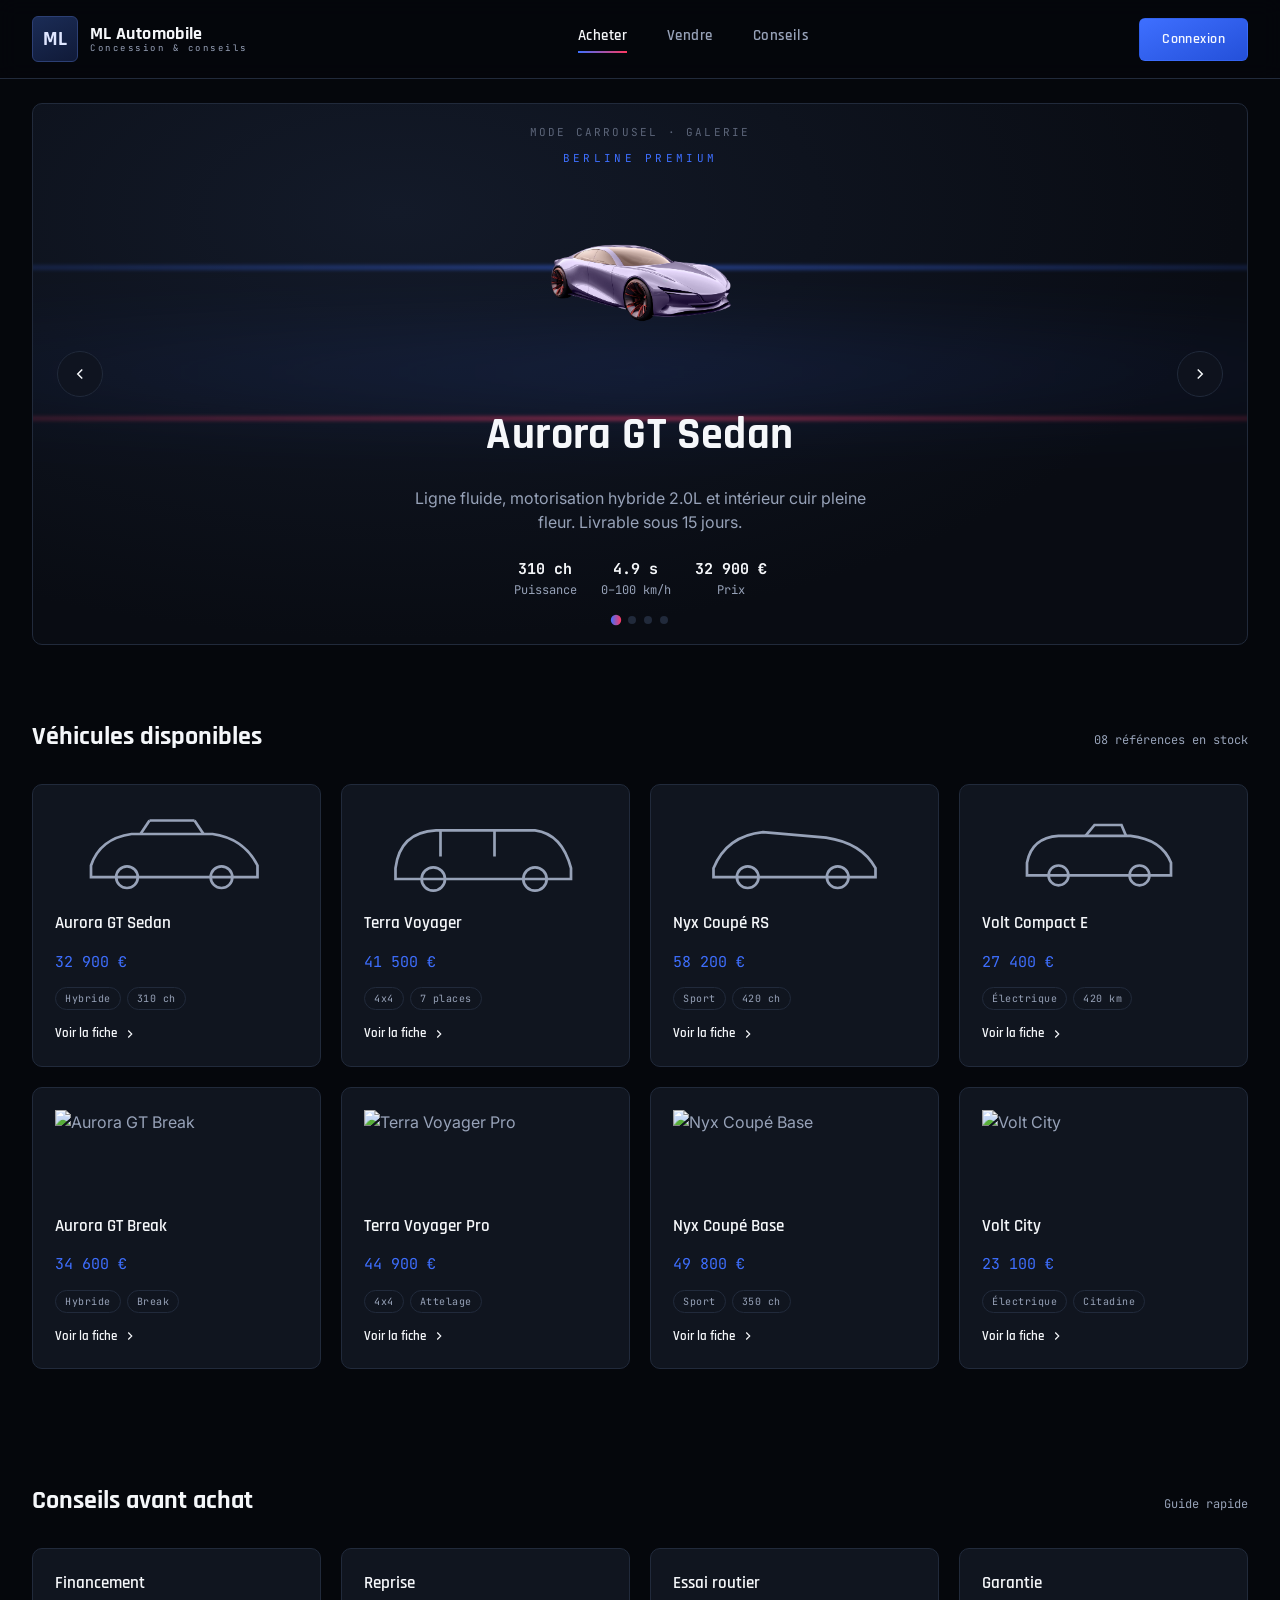
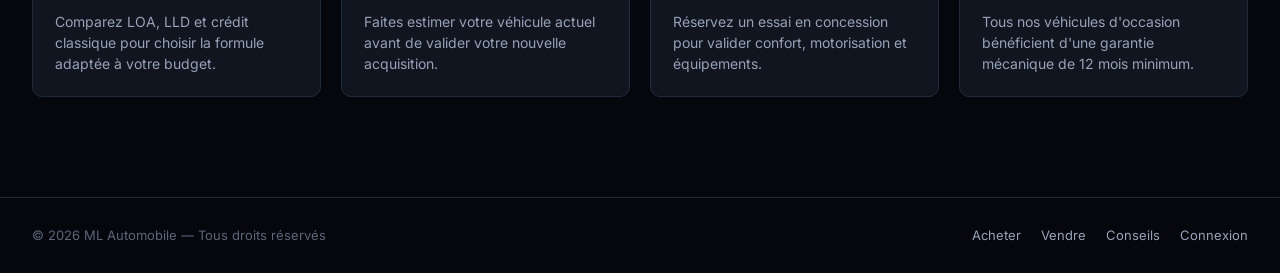
==== index.html @ b5f8ce81 "first commit" ====
<!DOCTYPE html>
<html lang="fr">
<head>
<meta charset="UTF-8">
<meta name="viewport" content="width=device-width, initial-scale=1.0">
<title>ML Automobile — Concession de véhicules</title>
<link rel="stylesheet" href="./assets/style.css">
</head>
<body>

<header class="site-header">
  <a href="./index.html" class="logo">
    <div class="logo-mark">ML</div>
    <div class="logo-text">
      <strong>ML Automobile</strong>
      <span>Concession &amp; conseils</span>
    </div>
  </a>

  <nav class="main-nav" id="main-nav">
    <a href="#acheter" class="active">Acheter</a>
    <a href="#vendre">Vendre</a>
    <a href="#conseils">Conseils</a>
  </nav>

  <a href="./auth.html" class="nav-cta">Connexion</a>
  <button class="nav-toggle" id="nav-toggle" aria-label="Ouvrir le menu">☰</button>
</header>

<!-- ============ HERO / CARROUSEL ============ -->
<section class="hero" id="acheter">
  <div class="hero-streaks" aria-hidden="true">
    <div class="streak streak-blue"></div>
    <div class="streak streak-crimson"></div>
    <div class="streak streak-blue-soft"></div>
  </div>

  <div class="carousel" role="region" aria-roledescription="carrousel" aria-label="Véhicules à la une">
    <span class="carousel-mode-label">Mode carrousel · Galerie</span>

    <button class="carousel-arrow prev" id="prev-btn" aria-label="Véhicule précédent">
      <svg width="18" height="18" viewBox="0 0 24 24" fill="none" stroke="currentColor" stroke-width="2"><path d="M15 18l-6-6 6-6"/></svg>
    </button>

    <div class="carousel-track-wrap">
      <div class="carousel-track" id="carousel-track">

        <article class="slide">
          <span class="slide-eyebrow">Berline premium</span>
          <img src="./assets/img/10815865.png" alt="Voiture 1" style="height: 200px; width: 200px;">
          <!-- <svg class="slide-icon" viewBox="0 0 220 100" fill="none" stroke="currentColor" stroke-width="3">
            <path d="M15 65 Q25 35 60 30 L150 30 Q185 35 200 65 L200 78 L15 78 Z"/>
            <circle cx="55" cy="78" r="12"/><circle cx="160" cy="78" r="12"/>
            <line x1="70" y1="30" x2="80" y2="15"/><line x1="140" y1="30" x2="130" y2="15"/><line x1="80" y1="15" x2="130" y2="15"/>
          </svg> -->
          <h2>Aurora GT Sedan</h2>
          <p>Ligne fluide, motorisation hybride 2.0L et intérieur cuir pleine fleur. Livrable sous 15 jours.</p>
          <div class="slide-specs">
            <div><strong>310 ch</strong>Puissance</div>
            <div><strong>4.9 s</strong>0–100 km/h</div>
            <div><strong>32 900 €</strong>Prix</div>
          </div>
        </article>

        <article class="slide">
          <span class="slide-eyebrow">SUV familial</span>
          <img src="./assets/img/Capture d'écran 2026-07-04 112855.png" alt="Voiture 2" style="width: 200px; height: 200px;">
          <!-- <svg class="slide-icon" viewBox="0 0 220 100" fill="none" stroke="currentColor" stroke-width="3">
            <path d="M10 68 Q15 28 55 26 L165 26 Q195 30 205 68 L205 80 L10 80 Z"/>
            <circle cx="52" cy="80" r="13"/><circle cx="165" cy="80" r="13"/>
            <line x1="60" y1="26" x2="60" y2="55"/><line x1="120" y1="26" x2="120" y2="55"/>
          </svg> -->
          <h2>Terra Voyager SUV</h2>
          <p>Sept places, transmission intégrale et coffre modulable pour les longues escapades en famille.</p>
          <div class="slide-specs">
            <div><strong>250 ch</strong>Puissance</div>
            <div><strong>7 places</strong>Configuration</div>
            <div><strong>41 500 €</strong>Prix</div>
          </div>
        </article>

        <article class="slide">
          <span class="slide-eyebrow">Coupé sport</span>
          <img src="./assets/img/Capture d'écran 2026-07-04 112934.png" alt="Voiture 3" style="width: 270px; height: 200px;">
          <!-- <svg class="slide-icon" viewBox="0 0 220 100" fill="none" stroke="currentColor" stroke-width="3">
            <path d="M20 68 Q35 32 75 28 L145 34 Q185 40 200 68 L200 78 L20 78 Z"/>
            <circle cx="58" cy="78" r="12"/><circle cx="158" cy="78" r="12"/>
          </svg> -->
          <h2>Nyx Coupé RS</h2>
          <p>Châssis abaissé, boîte double embrayage 8 rapports et aérodynamique active. Édition limitée.</p>
          <div class="slide-specs">
            <div><strong>420 ch</strong>Puissance</div>
            <div><strong>3.6 s</strong>0–100 km/h</div>
            <div><strong>58 200 €</strong>Prix</div>
          </div>
        </article>

        <article class="slide">
          <span class="slide-eyebrow">Citadine électrique</span>
          <img src="./assets/img/Capture d'écran 2026-07-04 114013.png" alt="Voiture 4" style="height: 200px; width: 270px;">
          <!-- <svg class="slide-icon" viewBox="0 0 220 100" fill="none" stroke="currentColor" stroke-width="3">
            <path d="M25 62 Q30 34 60 32 L140 32 Q175 36 185 62 L185 76 L25 76 Z"/>
            <circle cx="60" cy="76" r="11"/><circle cx="150" cy="76" r="11"/>
            <path d="M90 32 L100 20 L130 20 L135 32" />
          </svg> -->
          <h2>Volt Compact E</h2>
          <p>100% électrique, autonomie 420 km et recharge rapide 20-80% en 22 minutes. Idéale en ville.</p>
          <div class="slide-specs">
            <div><strong>420 km</strong>Autonomie</div>
            <div><strong>22 min</strong>Recharge</div>
            <div><strong>27 400 €</strong>Prix</div>
          </div>
        </article>

      </div>
    </div>

    <button class="carousel-arrow next" id="next-btn" aria-label="Véhicule suivant">
      <svg width="18" height="18" viewBox="0 0 24 24" fill="none" stroke="currentColor" stroke-width="2"><path d="M9 18l6-6-6-6"/></svg>
    </button>

    <div class="carousel-dots" id="carousel-dots"></div>
  </div>
</section>

<!-- ============ GALERIE — VÉHICULES DISPONIBLES ============ -->
<section class="section" id="vendre">
  <div class="section-head">
    <h3>Véhicules disponibles</h3>
    <span class="count">08 références en stock</span>
  </div>

  <div class="grid" id="gallery-grid">
    <!-- Les cartes sont injectées par js/script.js -->
  </div>
</section>

<!-- ============ CONSEILS ============ -->
<section class="section" id="conseils">
  <div class="section-head">
    <h3>Conseils avant achat</h3>
    <span class="count">Guide rapide</span>
  </div>
  <div class="grid">
    <div class="card">
      <h4>Financement</h4>
      <p style="color:var(--text-mid);font-size:14px;margin:0;">Comparez LOA, LLD et crédit classique pour choisir la formule adaptée à votre budget.</p>
    </div>
    <div class="card">
      <h4>Reprise</h4>
      <p style="color:var(--text-mid);font-size:14px;margin:0;">Faites estimer votre véhicule actuel avant de valider votre nouvelle acquisition.</p>
    </div>
    <div class="card">
      <h4>Essai routier</h4>
      <p style="color:var(--text-mid);font-size:14px;margin:0;">Réservez un essai en concession pour valider confort, motorisation et équipements.</p>
    </div>
    <div class="card">
      <h4>Garantie</h4>
      <p style="color:var(--text-mid);font-size:14px;margin:0;">Tous nos véhicules d'occasion bénéficient d'une garantie mécanique de 12 mois minimum.</p>
    </div>
  </div>
</section>

<footer class="site-footer">
  <span>© 2026 ML Automobile — Tous droits réservés</span>
  <div class="footer-links">
    <a href="#acheter">Acheter</a>
    <a href="#vendre">Vendre</a>
    <a href="#conseils">Conseils</a>
    <a href="./auth.html">Connexion</a>
  </div>
</footer>

<script src="./assets/script.js"></script>
</body>
</html>
---- assets/style.css ----
/* ==========================================================================
   ML AUTOMOBILE — Design tokens
   Palette   : nuit profonde + traînées électriques bleu / cramoisi
   Display   : Rajdhani (condensé, technique, esprit compteur de vitesse)
   Corps     : Inter
   Utilitaire: JetBrains Mono (prix, specs, badges)
   Signature : traînées lumineuses animées, écho du showroom nocturne
   ========================================================================== */

@import url('https://fonts.googleapis.com/css2?family=Rajdhani:wght@500;600;700&family=Inter:wght@400;500;600&family=JetBrains+Mono:wght@400;500&display=swap');

:root {
  --bg-void: #05070c;
  --bg-panel: #10151f;
  --bg-panel-hover: #161d2c;
  --border-hair: #212a3b;

  --accent-blue: #3e6fff;
  --accent-blue-dim: #3e6fff33;
  --accent-crimson: #ff3860;
  --accent-crimson-dim: #ff386033;

  --text-hi: #f5f7fa;
  --text-mid: #97a2b8;
  --text-low: #5c6579;

  --logo-navy: #1b2c56;

  --font-display: 'Rajdhani', sans-serif;
  --font-body: 'Inter', sans-serif;
  --font-mono: 'JetBrains Mono', monospace;

  --radius-s: 6px;
  --radius-m: 10px;
  --ease: cubic-bezier(.16,.84,.44,1);
}

* { box-sizing: border-box; }

html { scroll-behavior: smooth; }

body {
  margin: 0;
  background: var(--bg-void);
  color: var(--text-hi);
  font-family: var(--font-body);
  line-height: 1.5;
  -webkit-font-smoothing: antialiased;
}

a { color: inherit; text-decoration: none; }
img { max-width: 100%; display: block; }
button { font-family: inherit; cursor: pointer; }

.container {
  max-width: 1280px;
  margin: 0 auto;
  padding: 0 32px;
}

/* Focus visibility (accessibility floor) */
a:focus-visible,
button:focus-visible,
input:focus-visible,
textarea:focus-visible {
  outline: 2px solid var(--accent-blue);
  outline-offset: 3px;
}

@media (prefers-reduced-motion: reduce) {
  *, *::before, *::after {
    animation-duration: 0.001ms !important;
    animation-iteration-count: 1 !important;
    transition-duration: 0.001ms !important;
    scroll-behavior: auto !important;
  }
}

/* ==========================================================================
   Header / navigation
   ========================================================================== */

.site-header {
  position: sticky;
  top: 0;
  z-index: 100;
  display: flex;
  align-items: center;
  justify-content: space-between;
  gap: 24px;
  padding: 16px 32px;
  background: rgba(5, 7, 12, 0.85);
  backdrop-filter: blur(10px);
  border-bottom: 1px solid var(--border-hair);
}

.logo {
  display: flex;
  align-items: center;
  gap: 12px;
  flex-shrink: 0;
}

.logo-mark {
  width: 46px;
  height: 46px;
  border-radius: var(--radius-s);
  background: linear-gradient(155deg, var(--logo-navy), #101a38);
  display: flex;
  align-items: center;
  justify-content: center;
  font-family: var(--font-display);
  font-weight: 700;
  font-size: 20px;
  color: #dfe6ff;
  border: 1px solid #2c3f74;
}

.logo-text {
  display: flex;
  flex-direction: column;
  line-height: 1.1;
}

.logo-text strong {
  font-family: var(--font-display);
  font-size: 18px;
  font-weight: 700;
  letter-spacing: 0.02em;
}

.logo-text span {
  font-family: var(--font-mono);
  font-size: 9px;
  letter-spacing: 0.28em;
  color: var(--text-mid);
}

.main-nav {
  display: flex;
  gap: 40px;
  flex: 1;
  justify-content: center;
}

.main-nav a {
  position: relative;
  font-family: var(--font-display);
  font-weight: 600;
  font-size: 15px;
  letter-spacing: 0.03em;
  color: var(--text-mid);
  padding-bottom: 6px;
  transition: color .25s var(--ease);
}

.main-nav a::after {
  content: '';
  position: absolute;
  left: 0; right: 0; bottom: 0;
  height: 2px;
  background: linear-gradient(90deg, var(--accent-blue), var(--accent-crimson));
  transform: scaleX(0);
  transform-origin: left;
  transition: transform .3s var(--ease);
}

.main-nav a:hover,
.main-nav a.active {
  color: var(--text-hi);
}

.main-nav a:hover::after,
.main-nav a.active::after {
  transform: scaleX(1);
}

.nav-cta {
  flex-shrink: 0;
  font-family: var(--font-display);
  font-weight: 600;
  font-size: 14px;
  letter-spacing: 0.03em;
  padding: 10px 22px;
  border-radius: var(--radius-s);
  border: 1px solid var(--accent-blue-dim);
  background: linear-gradient(155deg, var(--accent-blue), #2450d9);
  color: #f5f8ff;
  transition: transform .2s var(--ease), box-shadow .2s var(--ease);
}

.nav-cta:hover {
  transform: translateY(-1px);
  box-shadow: 0 8px 24px -8px var(--accent-blue-dim);
}

.nav-toggle {
  display: none;
  background: none;
  border: 1px solid var(--border-hair);
  border-radius: var(--radius-s);
  padding: 8px 10px;
  color: var(--text-hi);
}

/* ==========================================================================
   Hero / carousel — signature light-trail motif
   ========================================================================== */

.hero {
  position: relative;
  overflow: hidden;
  margin: 24px 32px 0;
  border-radius: var(--radius-m);
  border: 1px solid var(--border-hair);
  background: radial-gradient(ellipse at 30% 20%, #131a29 0%, #090c13 70%);
  min-height: 60vh;
}

.hero-streaks {
  position: absolute;
  inset: 0;
  pointer-events: none;
  overflow: hidden;
}

.streak {
  position: absolute;
  width: 160%;
  height: 3px;
  border-radius: 999px;
  filter: blur(2px);
  opacity: .75;
  left: -30%;
}

.streak-blue {
  top: 30%;
  background: linear-gradient(90deg, transparent, var(--accent-blue), transparent);
  animation: drift 9s var(--ease) infinite;
}

.streak-crimson {
  top: 58%;
  background: linear-gradient(90deg, transparent, var(--accent-crimson), transparent);
  animation: drift 11s var(--ease) infinite reverse;
}

.streak-blue-soft {
  top: 44%;
  height: 60px;
  filter: blur(40px);
  opacity: .18;
  background: linear-gradient(90deg, transparent, var(--accent-blue), transparent);
  animation: drift 14s linear infinite;
}

@keyframes drift {
  0%   { transform: translateX(-8%) rotate(-3deg); }
  50%  { transform: translateX(8%) rotate(1deg); }
  100% { transform: translateX(-8%) rotate(-3deg); }
}

.carousel {
  position: relative;
  z-index: 2;
  display: flex;
  align-items: center;
  justify-content: center;
  min-height: 60vh;
  padding: 40px 90px;
}

.carousel-track-wrap {
  width: 100%;
  overflow: hidden;
}

.carousel-track {
  display: flex;
  transition: transform .6s var(--ease);
}

.slide {
  flex: 0 0 100%;
  display: flex;
  flex-direction: column;
  align-items: center;
  gap: 18px;
  text-align: center;
  padding: 0 20px;
}

.slide-icon {
  width: 220px;
  height: 100px;
  color: var(--text-mid);
  opacity: .9;
}

.slide-eyebrow {
  font-family: var(--font-mono);
  font-size: 11px;
  letter-spacing: 0.3em;
  color: var(--accent-blue);
  text-transform: uppercase;
}

.slide h2 {
  font-family: var(--font-display);
  font-size: clamp(28px, 4vw, 44px);
  font-weight: 700;
  margin: 0;
  letter-spacing: 0.01em;
}

.slide p {
  color: var(--text-mid);
  max-width: 480px;
  margin: 0;
}

.slide-specs {
  display: flex;
  gap: 24px;
  margin-top: 6px;
  font-family: var(--font-mono);
  font-size: 12px;
  color: var(--text-mid);
}

.slide-specs strong {
  color: var(--text-hi);
  display: block;
  font-size: 15px;
}

.carousel-arrow {
  position: absolute;
  top: 50%;
  transform: translateY(-50%);
  z-index: 3;
  width: 46px;
  height: 46px;
  border-radius: 50%;
  border: 1px solid var(--border-hair);
  background: rgba(16, 21, 31, 0.7);
  backdrop-filter: blur(6px);
  color: var(--text-hi);
  display: flex;
  align-items: center;
  justify-content: center;
  transition: background .2s var(--ease), border-color .2s var(--ease);
}

.carousel-arrow:hover {
  background: var(--bg-panel-hover);
  border-color: var(--accent-blue);
}

.carousel-arrow.prev { left: 24px; }
.carousel-arrow.next { right: 24px; }

.carousel-mode-label {
  position: absolute;
  top: 20px;
  left: 50%;
  transform: translateX(-50%);
  z-index: 3;
  font-family: var(--font-mono);
  font-size: 11px;
  letter-spacing: 0.2em;
  color: var(--text-low);
  text-transform: uppercase;
}

.carousel-dots {
  position: absolute;
  bottom: 20px;
  left: 50%;
  transform: translateX(-50%);
  z-index: 3;
  display: flex;
  gap: 8px;
}

.dot {
  width: 8px;
  height: 8px;
  border-radius: 50%;
  background: var(--border-hair);
  border: none;
  padding: 0;
  transition: background .2s var(--ease), transform .2s var(--ease);
}

.dot.active {
  background: linear-gradient(90deg, var(--accent-blue), var(--accent-crimson));
  transform: scale(1.3);
}

/* ==========================================================================
   Sections / gallery grid
   ========================================================================== */

.section {
  padding: 72px 32px 40px;
}

.section-head {
  display: flex;
  align-items: baseline;
  justify-content: space-between;
  gap: 16px;
  margin-bottom: 28px;
  max-width: 1280px;
  margin-left: auto;
  margin-right: auto;
}

.section-head h3 {
  font-family: var(--font-display);
  font-size: 26px;
  font-weight: 700;
  margin: 0;
}

.section-head .count {
  font-family: var(--font-mono);
  font-size: 12px;
  color: var(--text-mid);
}

.grid {
  max-width: 1280px;
  margin: 0 auto;
  display: grid;
  grid-template-columns: repeat(4, 1fr);
  gap: 20px;
}

.card {
  background: var(--bg-panel);
  border: 1px solid var(--border-hair);
  border-radius: var(--radius-m);
  padding: 22px;
  display: flex;
  flex-direction: column;
  gap: 14px;
  transition: transform .25s var(--ease), border-color .25s var(--ease), background .25s var(--ease);
}

.card:hover {
  transform: translateY(-4px);
  border-color: var(--accent-blue-dim);
  background: var(--bg-panel-hover);
}

.card-icon {
  width: 100%;
  height: 90px;
  color: var(--text-mid);
}

.card h4 {
  font-family: var(--font-display);
  font-size: 17px;
  font-weight: 600;
  margin: 0;
}

.card .price {
  font-family: var(--font-mono);
  font-size: 15px;
  color: var(--accent-blue);
}

.card .tags {
  display: flex;
  gap: 6px;
  flex-wrap: wrap;
}

.tag {
  font-family: var(--font-mono);
  font-size: 10px;
  letter-spacing: 0.05em;
  color: var(--text-mid);
  border: 1px solid var(--border-hair);
  border-radius: 999px;
  padding: 3px 9px;
}

.card-cta {
  margin-top: auto;
  font-family: var(--font-display);
  font-size: 13px;
  font-weight: 600;
  color: var(--text-hi);
  display: flex;
  align-items: center;
  gap: 6px;
}

.card-cta svg { width: 14px; height: 14px; transition: transform .2s var(--ease); }
.card:hover .card-cta svg { transform: translateX(4px); }

@media (max-width: 1080px) {
  .grid { grid-template-columns: repeat(2, 1fr); }
  .main-nav { display: none; }
  .nav-toggle { display: flex; }
}

@media (max-width: 560px) {
  .grid { grid-template-columns: 1fr; }
  .hero { margin: 16px 16px 0; }
  .section { padding: 48px 16px; }
  .carousel { padding: 32px 56px; }
}

/* ==========================================================================
   Footer
   ========================================================================== */

.site-footer {
  border-top: 1px solid var(--border-hair);
  margin-top: 60px;
  padding: 28px 32px;
  display: flex;
  align-items: center;
  justify-content: space-between;
  font-size: 13px;
  color: var(--text-low);
}

.footer-links { display: flex; gap: 20px; }
.footer-links a { color: var(--text-mid); transition: color .2s; }
.footer-links a:hover { color: var(--text-hi); }

/* ==========================================================================
   Authentication page
   ========================================================================== */

.auth-shell {
  min-height: 100vh;
  display: grid;
  grid-template-columns: 1fr 1fr;
}

.auth-brand {
  position: relative;
  overflow: hidden;
  background: radial-gradient(ellipse at 30% 20%, #131a29 0%, #05070c 75%);
  display: flex;
  flex-direction: column;
  justify-content: space-between;
  padding: 48px;
  border-right: 1px solid var(--border-hair);
}

.auth-brand-top { position: relative; z-index: 2; }

.auth-brand-quote {
  position: relative;
  z-index: 2;
  font-family: var(--font-display);
  font-size: clamp(24px, 2.6vw, 34px);
  font-weight: 600;
  line-height: 1.3;
  max-width: 460px;
}

.auth-brand-quote span { color: var(--accent-blue); }

.auth-brand-foot {
  position: relative;
  z-index: 2;
  font-family: var(--font-mono);
  font-size: 11px;
  letter-spacing: 0.2em;
  color: var(--text-low);
  text-transform: uppercase;
}

.auth-panel {
  display: flex;
  align-items: center;
  justify-content: center;
  padding: 40px;
}

.auth-card {
  width: 100%;
  max-width: 400px;
}

.auth-tabs {
  display: flex;
  border: 1px solid var(--border-hair);
  border-radius: var(--radius-s);
  padding: 4px;
  margin-bottom: 32px;
}

.auth-tab {
  flex: 1;
  text-align: center;
  padding: 10px 0;
  border-radius: 4px;
  background: none;
  border: none;
  font-family: var(--font-display);
  font-weight: 600;
  font-size: 14px;
  letter-spacing: 0.02em;
  color: var(--text-mid);
  transition: background .2s var(--ease), color .2s var(--ease);
}

.auth-tab.active {
  background: var(--bg-panel);
  color: var(--text-hi);
}

.auth-title {
  font-family: var(--font-display);
  font-size: 24px;
  font-weight: 700;
  margin: 0 0 6px;
}

.auth-subtitle {
  color: var(--text-mid);
  font-size: 14px;
  margin: 0 0 28px;
}

.field {
  margin-bottom: 18px;
}

.field label {
  display: block;
  font-family: var(--font-mono);
  font-size: 11px;
  letter-spacing: 0.1em;
  text-transform: uppercase;
  color: var(--text-mid);
  margin-bottom: 8px;
}

.field input {
  width: 100%;
  padding: 12px 14px;
  border-radius: var(--radius-s);
  border: 1px solid var(--border-hair);
  background: var(--bg-panel);
  color: var(--text-hi);
  font-family: var(--font-body);
  font-size: 14px;
  transition: border-color .2s var(--ease);
}

.field input:focus {
  border-color: var(--accent-blue);
}

.field-error {
  color: var(--accent-crimson);
  font-size: 12px;
  margin-top: 6px;
  display: none;
}

.field.invalid input { border-color: var(--accent-crimson); }
.field.invalid .field-error { display: block; }

.field-row {
  display: flex;
  align-items: center;
  justify-content: space-between;
  font-size: 13px;
  color: var(--text-mid);
  margin-bottom: 22px;
}

.field-row a { color: var(--accent-blue); }

.checkbox-row {
  display: flex;
  align-items: center;
  gap: 8px;
}

.submit-btn {
  width: 100%;
  padding: 13px;
  border-radius: var(--radius-s);
  border: none;
  background: linear-gradient(120deg, var(--accent-blue), var(--accent-crimson));
  color: #05070c;
  font-family: var(--font-display);
  font-weight: 700;
  font-size: 15px;
  letter-spacing: 0.02em;
  transition: transform .2s var(--ease), box-shadow .2s var(--ease);
}

.submit-btn:hover {
  transform: translateY(-1px);
  box-shadow: 0 10px 30px -10px var(--accent-blue-dim);
}

.auth-switch {
  text-align: center;
  margin-top: 22px;
  font-size: 13px;
  color: var(--text-mid);
}

.auth-switch button {
  background: none;
  border: none;
  color: var(--accent-blue);
  font-size: 13px;
  font-family: inherit;
  padding: 0;
}

.form-feedback {
  display: none;
  margin-top: 16px;
  padding: 12px 14px;
  border-radius: var(--radius-s);
  font-size: 13px;
  font-family: var(--font-mono);
}

.form-feedback.success {
  display: block;
  background: #1a4d3226;
  border: 1px solid #2f8f5f55;
  color: #63e0a4;
}

.form-feedback.error {
  display: block;
  background: var(--accent-crimson-dim);
  border: 1px solid #ff386055;
  color: #ff92a6;
}

@media (max-width: 860px) {
  .auth-shell { grid-template-columns: 1fr; }
  .auth-brand { display: none; }
}
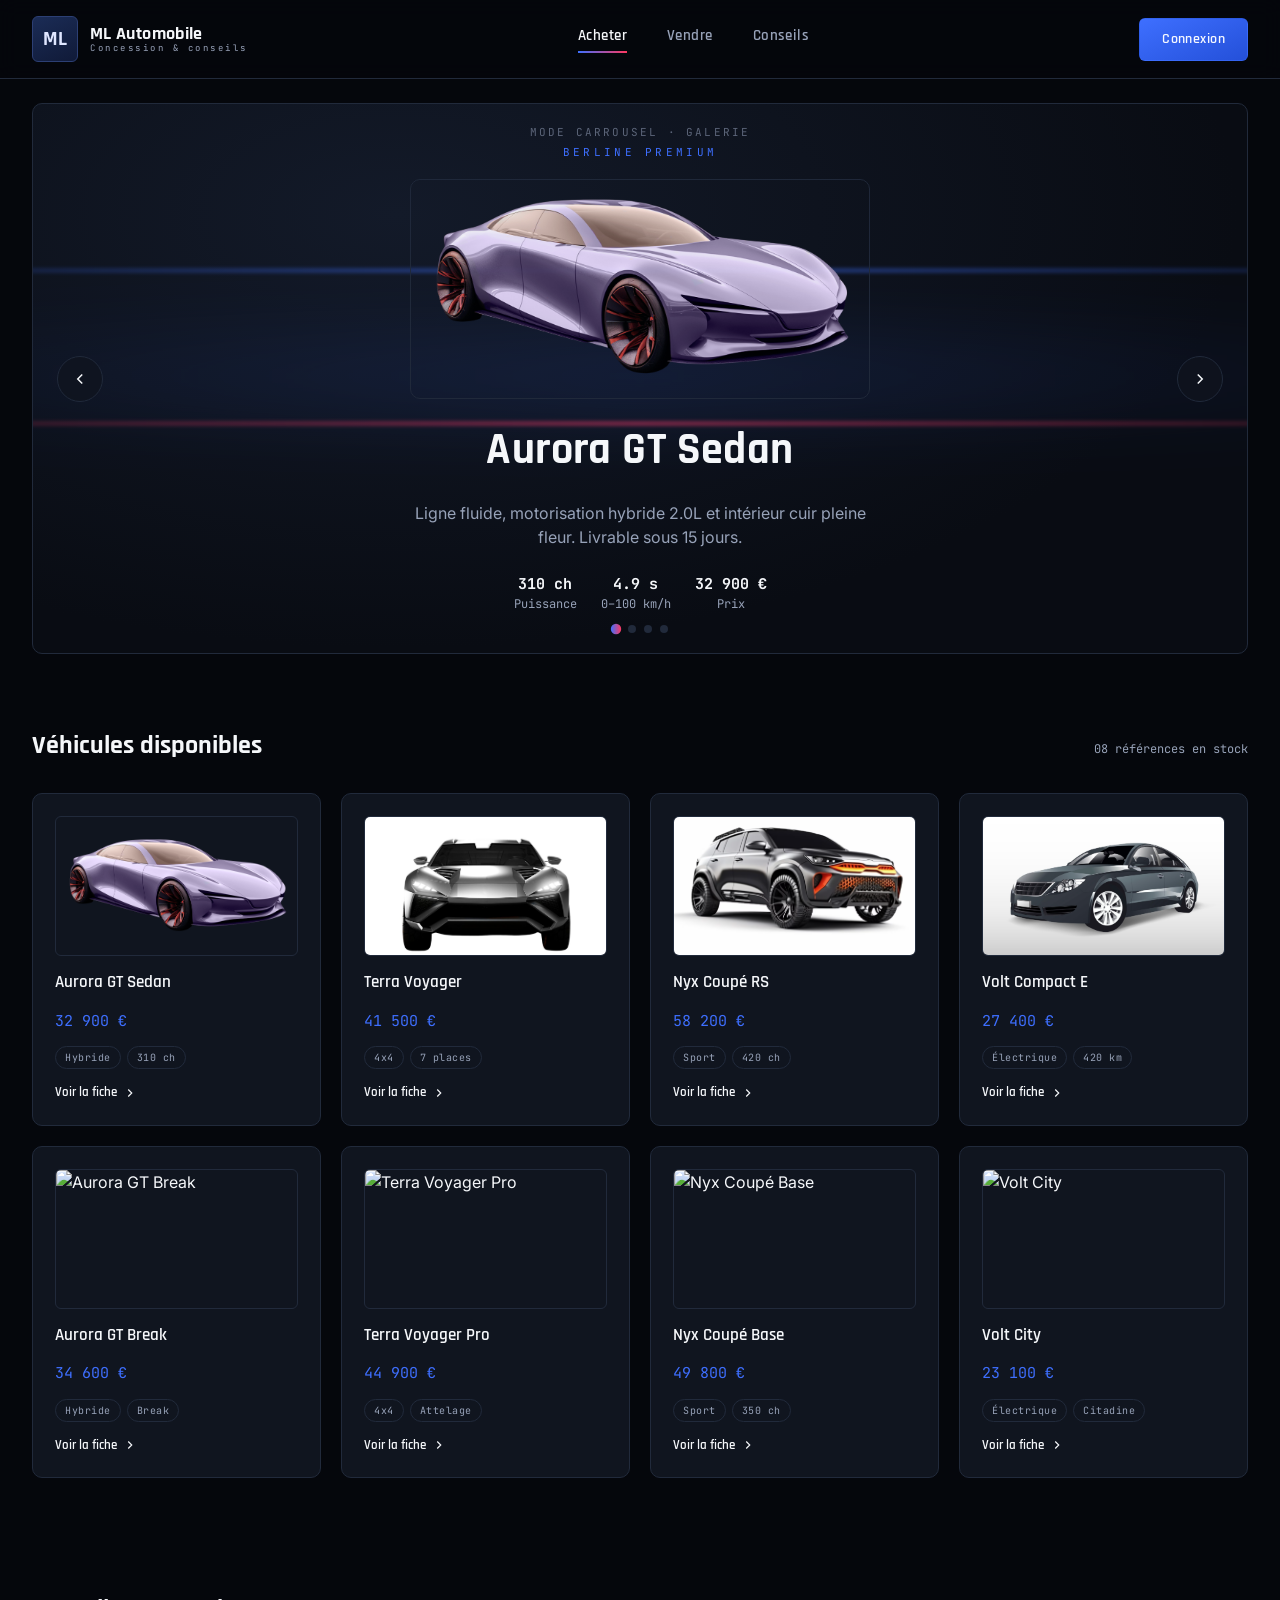
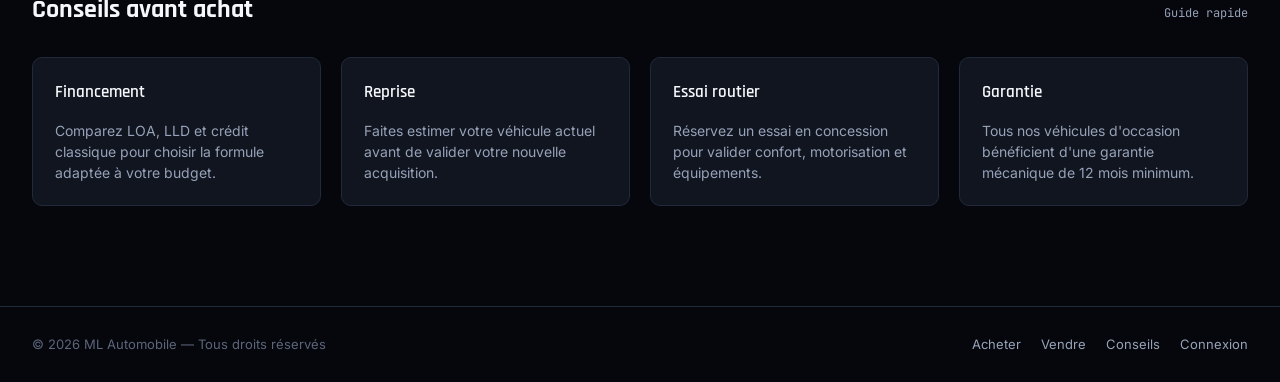
==== commit ca4ac819: "mise à jour" ====
--- a/index.html
+++ b/index.html
@@ -47,12 +47,7 @@
 
         <article class="slide">
           <span class="slide-eyebrow">Berline premium</span>
-          <img src="./assets/img/10815865.png" alt="Voiture 1" style="height: 200px; width: 200px;">
-          <!-- <svg class="slide-icon" viewBox="0 0 220 100" fill="none" stroke="currentColor" stroke-width="3">
-            <path d="M15 65 Q25 35 60 30 L150 30 Q185 35 200 65 L200 78 L15 78 Z"/>
-            <circle cx="55" cy="78" r="12"/><circle cx="160" cy="78" r="12"/>
-            <line x1="70" y1="30" x2="80" y2="15"/><line x1="140" y1="30" x2="130" y2="15"/><line x1="80" y1="15" x2="130" y2="15"/>
-          </svg> -->
+          <img class="slide-icon" src="./assets/img/Voiture_1.png" alt="Aurora GT Sedan">
           <h2>Aurora GT Sedan</h2>
           <p>Ligne fluide, motorisation hybride 2.0L et intérieur cuir pleine fleur. Livrable sous 15 jours.</p>
           <div class="slide-specs">
@@ -64,12 +59,7 @@
 
         <article class="slide">
           <span class="slide-eyebrow">SUV familial</span>
-          <img src="./assets/img/Capture d'écran 2026-07-04 112855.png" alt="Voiture 2" style="width: 200px; height: 200px;">
-          <!-- <svg class="slide-icon" viewBox="0 0 220 100" fill="none" stroke="currentColor" stroke-width="3">
-            <path d="M10 68 Q15 28 55 26 L165 26 Q195 30 205 68 L205 80 L10 80 Z"/>
-            <circle cx="52" cy="80" r="13"/><circle cx="165" cy="80" r="13"/>
-            <line x1="60" y1="26" x2="60" y2="55"/><line x1="120" y1="26" x2="120" y2="55"/>
-          </svg> -->
+          <img class="slide-icon" src="./assets/img/Voiture_2.png" alt="Terra Voyager SUV">
           <h2>Terra Voyager SUV</h2>
           <p>Sept places, transmission intégrale et coffre modulable pour les longues escapades en famille.</p>
           <div class="slide-specs">
@@ -81,11 +71,7 @@
 
         <article class="slide">
           <span class="slide-eyebrow">Coupé sport</span>
-          <img src="./assets/img/Capture d'écran 2026-07-04 112934.png" alt="Voiture 3" style="width: 270px; height: 200px;">
-          <!-- <svg class="slide-icon" viewBox="0 0 220 100" fill="none" stroke="currentColor" stroke-width="3">
-            <path d="M20 68 Q35 32 75 28 L145 34 Q185 40 200 68 L200 78 L20 78 Z"/>
-            <circle cx="58" cy="78" r="12"/><circle cx="158" cy="78" r="12"/>
-          </svg> -->
+          <img class="slide-icon" src="./assets/img/Voiture_3.png" alt="Nyx Coupé RS">
           <h2>Nyx Coupé RS</h2>
           <p>Châssis abaissé, boîte double embrayage 8 rapports et aérodynamique active. Édition limitée.</p>
           <div class="slide-specs">
@@ -97,12 +83,7 @@
 
         <article class="slide">
           <span class="slide-eyebrow">Citadine électrique</span>
-          <img src="./assets/img/Capture d'écran 2026-07-04 114013.png" alt="Voiture 4" style="height: 200px; width: 270px;">
-          <!-- <svg class="slide-icon" viewBox="0 0 220 100" fill="none" stroke="currentColor" stroke-width="3">
-            <path d="M25 62 Q30 34 60 32 L140 32 Q175 36 185 62 L185 76 L25 76 Z"/>
-            <circle cx="60" cy="76" r="11"/><circle cx="150" cy="76" r="11"/>
-            <path d="M90 32 L100 20 L130 20 L135 32" />
-          </svg> -->
+          <img class="slide-icon" src="./assets/img/Voiture_4.png" alt="Volt Compact E">
           <h2>Volt Compact E</h2>
           <p>100% électrique, autonomie 420 km et recharge rapide 20-80% en 22 minutes. Idéale en ville.</p>
           <div class="slide-specs">
@@ -173,4 +154,4 @@
 
 <script src="./assets/script.js"></script>
 </body>
-</html>
+</html>
--- a/assets/style.css
+++ b/assets/style.css
@@ -292,10 +292,13 @@
 }
 
 .slide-icon {
-  width: 220px;
-  height: 100px;
-  color: var(--text-mid);
-  opacity: .9;
+  width: 100%;
+  max-width: 460px;
+  height: 220px;
+  object-fit: cover;
+  border-radius: var(--radius-m);
+  border: 1px solid var(--border-hair);
+  opacity: .95;
 }
 
 .slide-eyebrow {
@@ -458,8 +461,10 @@
 
 .card-icon {
   width: 100%;
-  height: 90px;
-  color: var(--text-mid);
+  height: 140px;
+  object-fit: cover;
+  border-radius: var(--radius-s);
+  border: 1px solid var(--border-hair);
 }
 
 .card h4 {
@@ -753,4 +758,4 @@
 @media (max-width: 860px) {
   .auth-shell { grid-template-columns: 1fr; }
   .auth-brand { display: none; }
-}
+}
